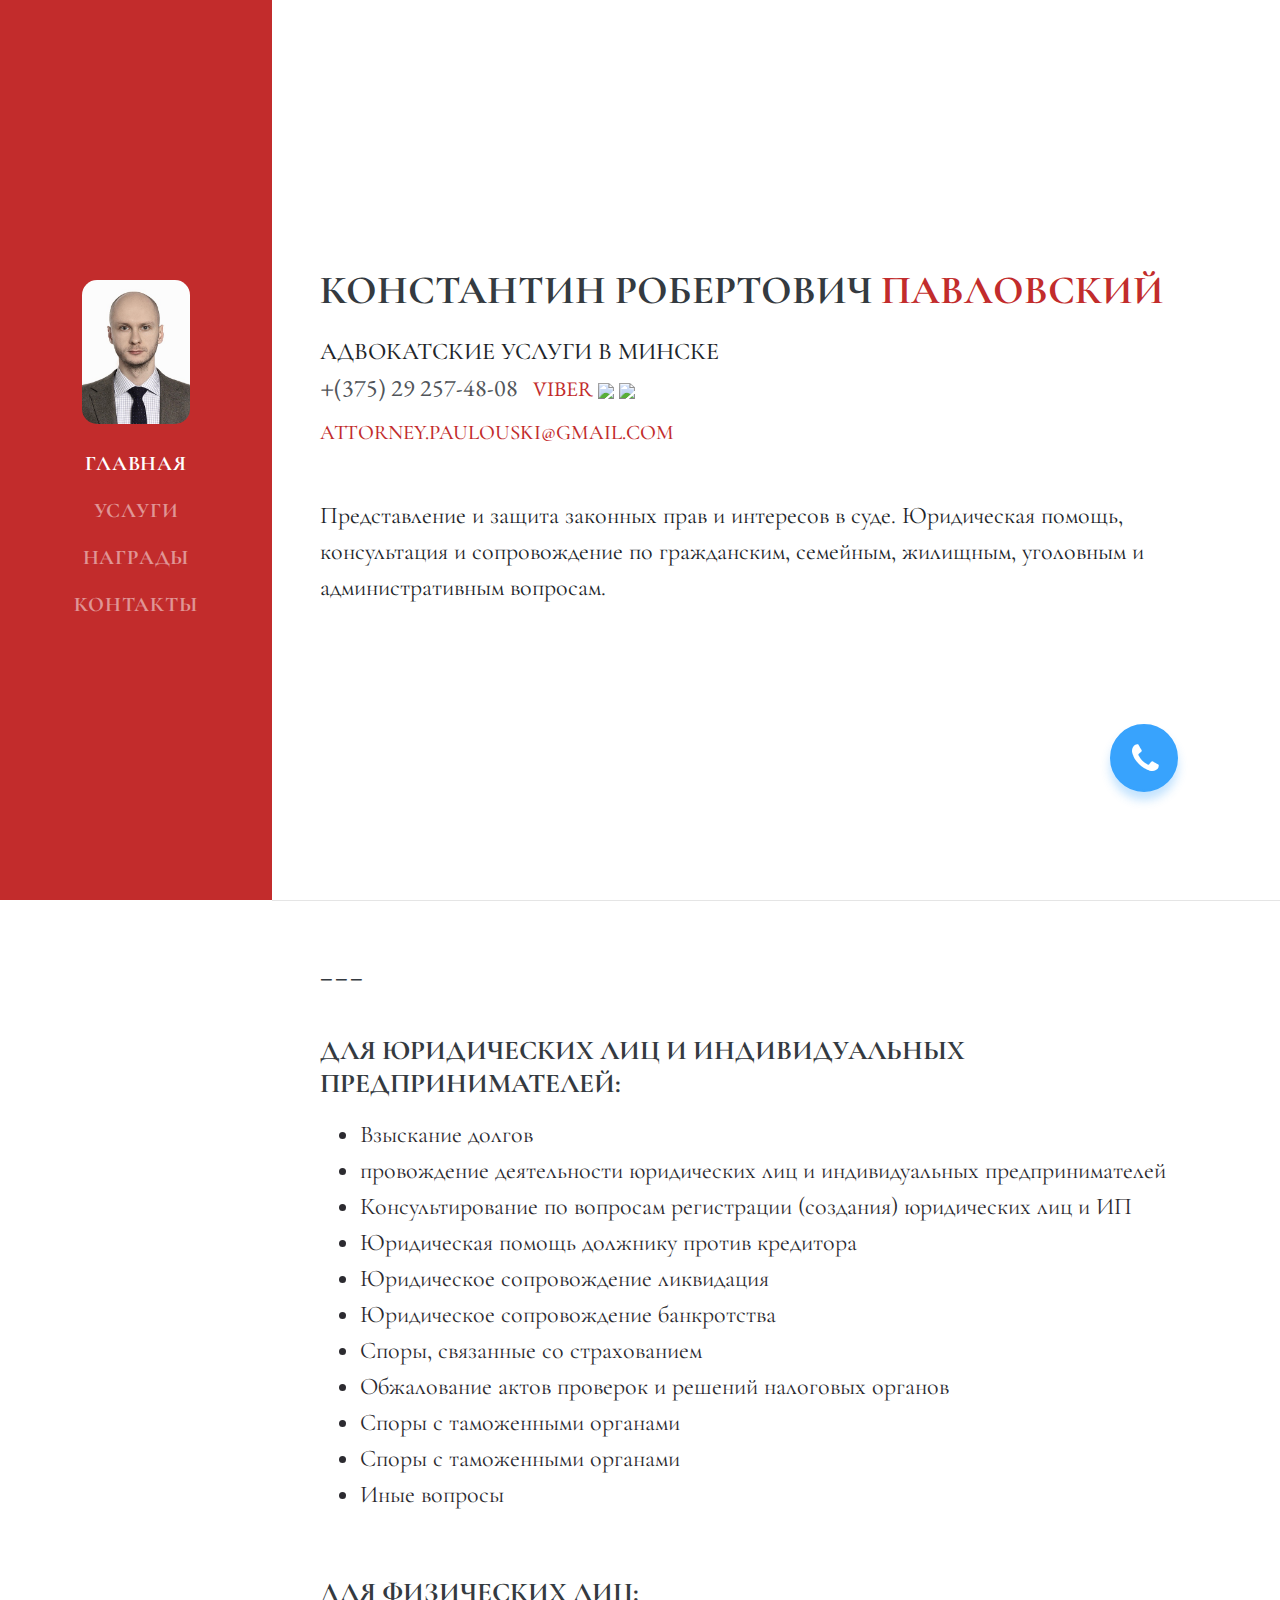
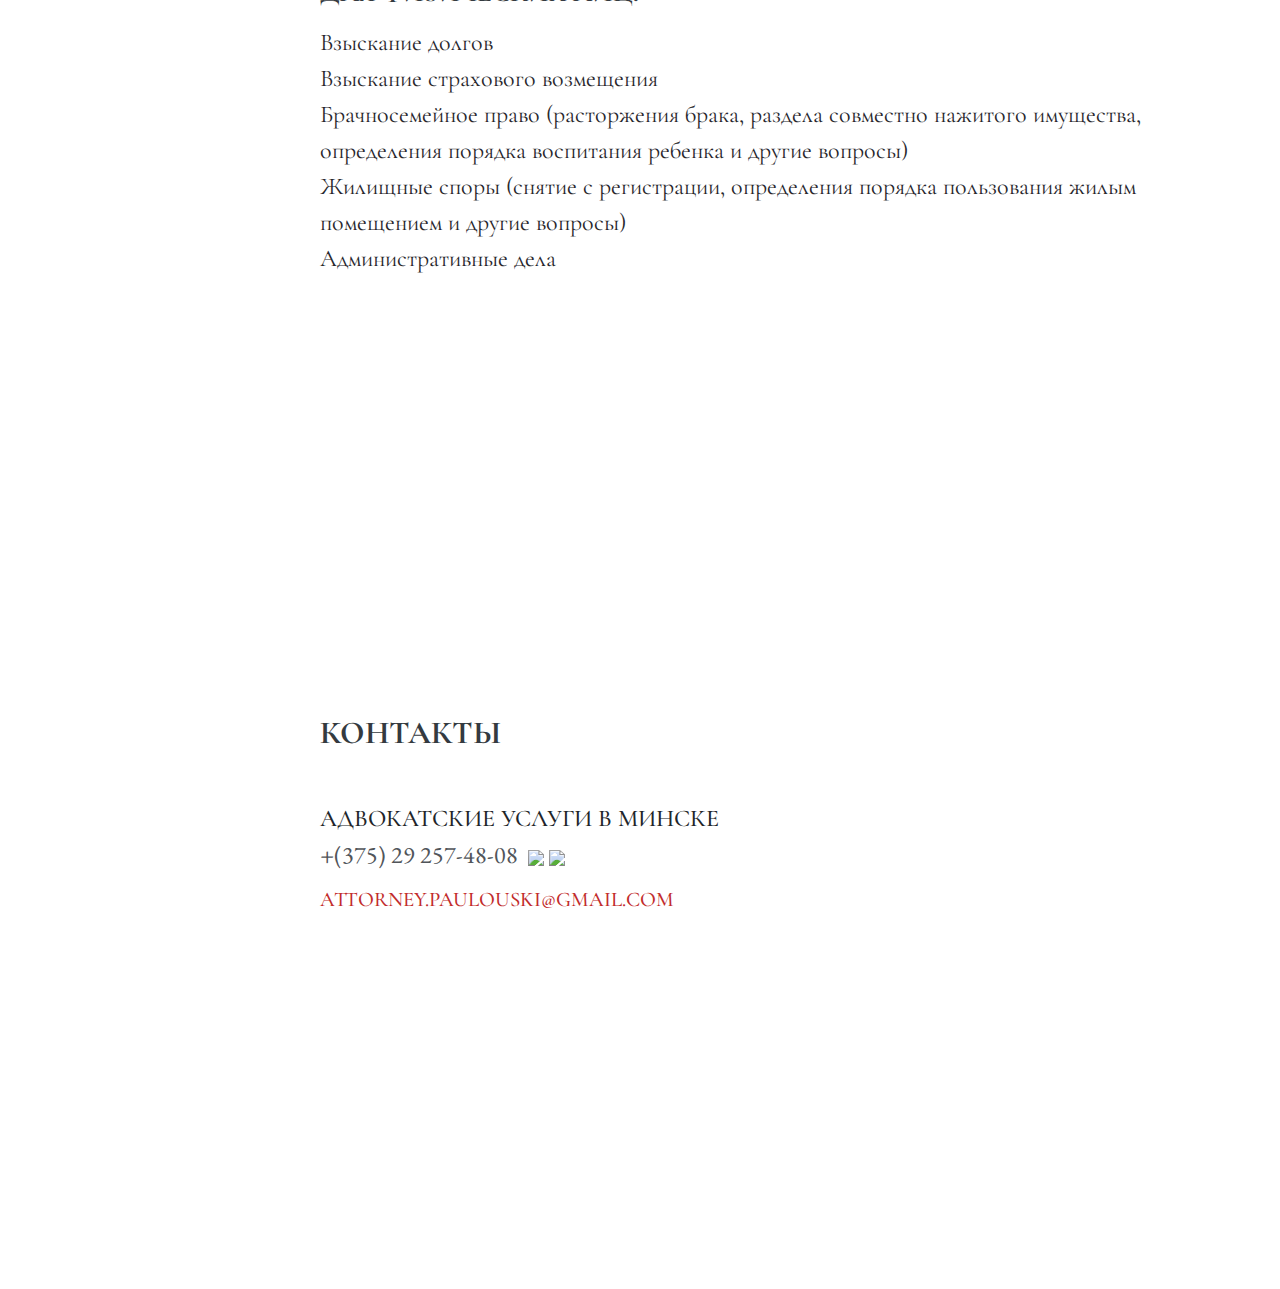
==== Paulouski/index.html @ 4e1ec9c9 "Add files via upload" ====
<!DOCTYPE html>
<html lang="en">

<head>
  <meta charset="UTF-8">
  <meta name="viewport" content="width=device-width, initial-scale=1.0">
  <title>****</title>

  <head>
<!-- Custom fonts for this template -->
<link href="https://fonts.googleapis.com/css?family=Cormorant+Garamond" rel="stylesheet">
<link href="https://fonts.googleapis.com/css?family=Muli:400,400i,800,800i" rel="stylesheet">
<link href="https://fonts.googleapis.com/css2?family=EB+Garamond&family=Nanum+Gothic&display=swap" rel="stylesheet">
<link rel="stylesheet" href="https://maxcdn.bootstrapcdn.com/font-awesome/4.5.0/css/font-awesome.min.css">
<link rel="stylesheet" href="https://stackpath.bootstrapcdn.com/bootstrap/4.4.1/css/bootstrap.min.css"
  integrity="sha384-Vkoo8x4CGsO3+Hhxv8T/Q5PaXtkKtu6ug5TOeNV6gBiFeWPGFN9MuhOf23Q9Ifjh" crossorigin="anonymous">
<script src="https://code.jquery.com/jquery-3.4.1.slim.min.js"
  integrity="sha384-J6qa4849blE2+poT4WnyKhv5vZF5SrPo0iEjwBvKU7imGFAV0wwj1yYfoRSJoZ+n" crossorigin="anonymous"></script>
<script src="https://cdn.jsdelivr.net/npm/popper.js@1.16.0/dist/umd/popper.min.js"
  integrity="sha384-Q6E9RHvbIyZFJoft+2mJbHaEWldlvI9IOYy5n3zV9zzTtmI3UksdQRVvoxMfooAo" crossorigin="anonymous"></script>
<script src="https://stackpath.bootstrapcdn.com/bootstrap/4.4.1/js/bootstrap.min.js"
  integrity="sha384-wfSDF2E50Y2D1uUdj0O3uMBJnjuUD4Ih7YwaYd1iqfktj0Uod8GCExl3Og8ifwB6" crossorigin="anonymous"></script>
<link href="css/main.css" rel="stylesheet">
</head>

<body id="page-top">

  <nav class="navbar navbar-expand-lg navbar-dark bg-primary fixed-top" id="sideNav">
    <a class="navbar-brand js-scroll-trigger" href="#page-top">
      <span class="d-block d-lg-none">Константин Павловский</span>
      <span class="d-none d-lg-block">
        <img class="img-fluid img-profile mx-auto mb-2" src="img/profile.jpg" alt="">
      </span>
    </a>
    <button class="navbar-toggler" type="button" data-toggle="collapse" data-target="#navbarSupportedContent"
      aria-controls="navbarSupportedContent" aria-expanded="false" aria-label="Toggle navigation">
      <span class="navbar-toggler-icon"></span>
    </button>
    <div class="collapse navbar-collapse" id="navbarSupportedContent">
      <ul class="navbar-nav">
        <li class="nav-item">
          <a class="nav-link js-scroll-trigger" href="#about">Главная</a>
        </li>
        <li class="nav-item">
          <a class="nav-link js-scroll-trigger" href="#experience">Услуги</a>
        </li>
        <!-- <li class="nav-item">
          <a class="nav-link js-scroll-trigger" href="#education">Образование</a>
        </li> -->
        <li class="nav-item">
          <a class="nav-link js-scroll-trigger" href="#skills">Награды</a>
        </li>
        <li class="nav-item">
          <a class="nav-link js-scroll-trigger" href="#interests">Контакты</a>
        </li>
        <!-- <li class="nav-item">
                  <a class="nav-link js-scroll-trigger" href="#awards">Awards</a>
                </li> -->
      </ul>
    </div>
  </nav>

  <div class="container-fluid p-0">

    <section class="resume-section p-3 p-lg-5 d-flex align-items-center" id="about">
      <div class="w-100">
        <h1 class="mb-0">Константин Робертович
          <span class="text-primary">Павловский</span>
          <div type="button" class="callback-bt">
            <a href="tel: +(375) 29 257-48-08" rel="nofollow">
                <div class="text-call">
                        <i class="fa fa-phone"></i>
                        <span>Заказать<br>звонок</span>
                </div>
                </a>
        </div>
        </h1>
        <div class="subheading mb-5">Адвокатские услуги в Минске
          <p class="phone mb-2">+(375) 29 257-48-08 &nbsp
            <a title="Viber" href="viber://add?number=120345678910">Viber</a>
            <img src="https://3dpotolok.by/wp-content/uploads/2019/06/viber.png"></a>
                <a title="Telegram" href="tg://resolve?domain=nikname"></a>
              <img src="https://3dpotolok.by/wp-content/uploads/2019/06/tel.png"></a></p>
          <a href=" mailto:attorney.paulouski@gmail.com">attorney.paulouski@gmail.com</a>
        </div>
        <p class="lead mb-5">Представление и защита законных прав и интересов в суде. Юридическая помощь, консультация и
          сопровождение по гражданским, семейным, жилищным, уголовным и административным вопросам.</p>
      </div>
    </section>

    <hr class="m-0">

    <section class="resume-section p-3 p-lg-5 d-flex align-items-center" id="experience">
      <div class="w-100">
        <h2 class="mb-5">___</h2>

        <div class="resume-item d-flex flex-column flex-md-row justify-content-between mb-5">
          <div class="resume-content">
            <h3 class="mb-3">Для юридических лиц и индивидуальных предпринимателей:</h3>
            <!-- <div class="subheading mb-3">100$/час</div> -->
            <ul>
              <p>
                <li>Взыскание долгов </li>
                <li>провождение деятельности юридических лиц и индивидуальных предпринимателей</li>
                <li>Консультирование по вопросам регистрации (создания) юридических лиц и ИП</li>
                <li>Юридическая помощь должнику против кредитора</li>
                <li>Юридическое сопровождение ликвидация</li>
                <li>Юридическое сопровождение банкротства</li>
                <li>Споры, связанные со страхованием</li>
                <li>Обжалование актов проверок и решений налоговых органов</li>
                <li>Споры с таможенными органами</li>
                <li>Споры с таможенными органами</li>
                <li>Иные вопросы</li>
              </p>
            </ul>

          </div>
        </div>

        <div class="resume-item d-flex flex-column flex-md-row justify-content-between mb-5">
          <div class="resume-content">
            <h3 class="mb-3">Для физических лиц:</h3>
            <!-- <div class="subheading mb-3">Intelitec Solutions</div> -->
            <p>Взыскание долгов<br>
              Взыскание страхового возмещения<br>
              Брачносемейное право (расторжения брака, раздела совместно нажитого имущества, определения порядка
              воспитания ребенка и другие вопросы)<br>
              Жилищные споры (снятие с регистрации, определения порядка пользования жилым помещением и другие
              вопросы)<br>
              Административные дела

            </p>
          </div>
        </div>
      </div>
  </div>

  <section class="resume-section p-3 p-lg-5 d-flex align-items-center" id="interests">
    <div class="w-100">
      <h2 class="mb-5">Контакты</h2>
      <div class="subheading mb-5">Адвокатские услуги в Минске
        <p class="phone mb-2">+(375) 29 257-48-08 &nbsp<a href="viber://chat?number=+120345678910"><img
              src="https://3dpotolok.by/wp-content/uploads/2019/06/viber.png"></a>
          <a href="viber://chat?number=%2B375292005818"><img
              src="https://3dpotolok.by/wp-content/uploads/2019/06/tel.png"></a></p>
        <a href=" mailto:attorney.paulouski@gmail.com">attorney.paulouski@gmail.com</a>
      </div>
    </div>
  </section>

  <!-- Bootstrap core JavaScript -->
  <script src="js/jquery.min.js"></script>
  <script src="js/bootstrap.bundle.min.js"></script>

  <!-- Plugin JavaScript -->
  <script src="js/jquery.easing.min.js"></script>

  <!-- Custom scripts for this template -->
  <script src="js/resume.min.js"></script>

</body>

</html>
---- Paulouski/css/main.css ----
body {
  font-family: 'Cormorant Garamond', serif;
  padding-top: 84px;
  color: #868e96;
}

@media (min-width: 992px) {
  body {
    padding-top: 0;
    padding-left: 17rem;
  }
}

h1,
h2,
h3,
h4,
h5,
h6 {
  font-family: 'Cormorant Garamond', serif;
  font-weight: 700;
  text-transform: uppercase;
  color: #343a40;
}

h1 {
  font-size: 2.5rem;
  line-height: 5.5rem;
}

h2 {
  font-size: rem;}

h3 {
  font-size: 1.7rem;
}

p.lead {
  font-size: 1.5rem;
  font-weight: 400;
  color: #212529;
}

p.phone{
  font-size: 1.5rem;
  font-weight: 400;
  font-family: 'EB Garamond', serif;
  color: #51555a;
} 

p {
  font-size: 1.5rem;
  font-weight: 400;
  color: #28272c;
}

li {
  font-size: 1.5rem;
  font-weight: 400;
  color: #2c2b30;
  font-family: 'Cormorant Garamond', serif;
}
.subheading {
  text-transform: uppercase;
  font-weight: 500;
  font-family: 'Cormorant Garamond', serif;
  font-size: 1.5rem;
  color: #212529;
}

.dev-icons {
  font-size: 3rem;
}

.dev-icons .list-inline-item i:hover {
  color: rgb(194, 44, 44);
}

#sideNav .navbar-nav .nav-item .nav-link {
  font-weight: 800;
  letter-spacing: 0.05rem;
  text-transform: uppercase;
}

#sideNav .navbar-toggler:focus {
  outline-color: #d48a6e;
}

@media (min-width: 992px) {
  #sideNav {
    text-align: center;
    position: fixed;
    top: 0;
    left: 0;
    display: -webkit-box;
    display: -ms-flexbox;
    display: flex;
    -webkit-box-orient: vertical;
    -webkit-box-direction: normal;
    -ms-flex-direction: column;
    flex-direction: column;
    width: 17rem;
    height: 100vh;
  }
  #sideNav .navbar-brand {
    display: -webkit-box;
    display: -ms-flexbox;
    display: flex;
    margin: auto auto 0;
    padding: 0.5rem;
  }
  #sideNav .navbar-brand .img-profile {
    max-width: 9rem;
    max-height: 9rem;
    border-radius: 15px;
  }
  #sideNav .navbar-collapse {
    display: -webkit-box;
    display: -ms-flexbox;
    display: flex;
    -webkit-box-align: start;
    -ms-flex-align: start;
    align-items: flex-start;
    -webkit-box-flex: 0;
    -ms-flex-positive: 0;
    flex-grow: 0;
    width: 100%;
    margin-bottom: auto;
  }
  #sideNav .navbar-collapse .navbar-nav {
    -webkit-box-orient: vertical;
    -webkit-box-direction: normal;
    -ms-flex-direction: column;
    flex-direction: column;
    width: 100%;
  }
  #sideNav .navbar-collapse .navbar-nav .nav-item {
    display: block;
  }
  #sideNav .navbar-collapse .navbar-nav .nav-item .nav-link {
    display: block;
  }
}

section.resume-section {
  padding-top: 5rem !important;
  padding-bottom: 5rem !important;
  max-width: 75rem;
}

section.resume-section .resume-item .resume-date {
  min-width: none;
}

@media (min-width: 768px) {
  section.resume-section {
    min-height: 100vh;
  }
  section.resume-section .resume-item .resume-date {
    min-width: 18rem;
  }
}

@media (min-width: 992px) {
  section.resume-section {
    padding-top: 3rem !important;
    padding-bottom: 3rem !important;
  }
}

.bg-primary {
  background-color: rgb(194, 44, 44) !important;
}

.text-primary {
  color: rgb(194, 44, 44) !important;
}

a {
  color: rgb(194, 44, 44);
  font-size: 1.3rem;
}

a:hover, a:focus, a:active {
  color: rgb(194, 44, 44);
}
/*кнопка звонка*/

.callback-bt {
  background:#38a3fd;
  border:2px solid #38a3fd;
  border-radius:50%;
  box-shadow:0 8px 10px rgba(56,163,253,0.3);
  cursor:pointer;
  height:68px;
  text-align:center;
  line-height: 1.7em;
  width:68px;
  position: fixed;
  right: 8%;
  bottom: 12%;
  z-index:999;
  transition:.3s;
  -webkit-animation:hoverWave linear 1s infinite;
  animation:hoverWave linear 4s infinite;
}

.callback-bt .text-call{
  height:68px;
  width:68px;        
  border-radius:50%;
  position:relative;
  overflow:hidden;
}

.callback-bt .text-call span {
text-align: center;
color:#38a3fd;
opacity: 0;
font-size: 0;
  position:absolute;
  right: 6px;
  top: 22px;
line-height: 14px;
  font-weight: 600;
text-transform: uppercase;
transition: opacity .3s linear;
font-family: 'montserrat', Arial, Helvetica, sans-serif;
}

.callback-bt .text-call:hover span {
opacity: 1;
  font-size: 11px;
}
.callback-bt:hover i {
display:none;
}

.callback-bt:hover {
  z-index:1;
  background:#fff;
  color:transparent;
  transition:.3s;
}
.callback-bt:hover i {
  color:#38a3fd;
  font-size:40px;
  transition:.3s;
}
.callback-bt i {
  color:#fff;
  font-size:34px;
  transition:.3s;
  line-height: 66px;transition: .5s ease-in-out;
}

.callback-bt i  {
animation: 1200ms ease 0s normal none 1 running shake;
  animation-iteration-count: infinite;
  -webkit-animation: 1200ms ease 0s normal none 1 running shake;
  -webkit-animation-iteration-count: infinite;
}

@-webkit-keyframes hoverWave {
  0% {
  box-shadow:0 8px 10px rgba(56,163,253,0.3),0 0 0 0 rgba(56,163,253,0.2),0 0 0 0 rgba(56,163,253,0.2)
}
40% {
  box-shadow:0 8px 10px rgba(56,163,253,0.3),0 0 0 15px rgba(56,163,253,0.2),0 0 0 0 rgba(56,163,253,0.2)
}
80% {
  box-shadow:0 8px 10px rgba(56,163,253,0.3),0 0 0 30px rgba(56,163,253,0),0 0 0 26.7px rgba(56,163,253,0.067)
}
100% {
  box-shadow:0 8px 10px rgba(56,163,253,0.3),0 0 0 30px rgba(56,163,253,0),0 0 0 40px rgba(56,163,253,0.0)
}
}@keyframes hoverWave {
  0% {
  box-shadow:0 8px 10px rgba(56,163,253,0.3),0 0 0 0 rgba(56,163,253,0.2),0 0 0 0 rgba(56,163,253,0.2)
}
40% {
  box-shadow:0 8px 10px rgba(56,163,253,0.3),0 0 0 15px rgba(56,163,253,0.2),0 0 0 0 rgba(56,163,253,0.2)
}
80% {
  box-shadow:0 8px 10px rgba(56,163,253,0.3),0 0 0 30px rgba(56,163,253,0),0 0 0 26.7px rgba(56,163,253,0.067)
}
100% {
  box-shadow:0 8px 10px rgba(56,163,253,0.3),0 0 0 30px rgba(56,163,253,0),0 0 0 40px rgba(56,163,253,0.0)
}
}

/* конец кнопки звонка */
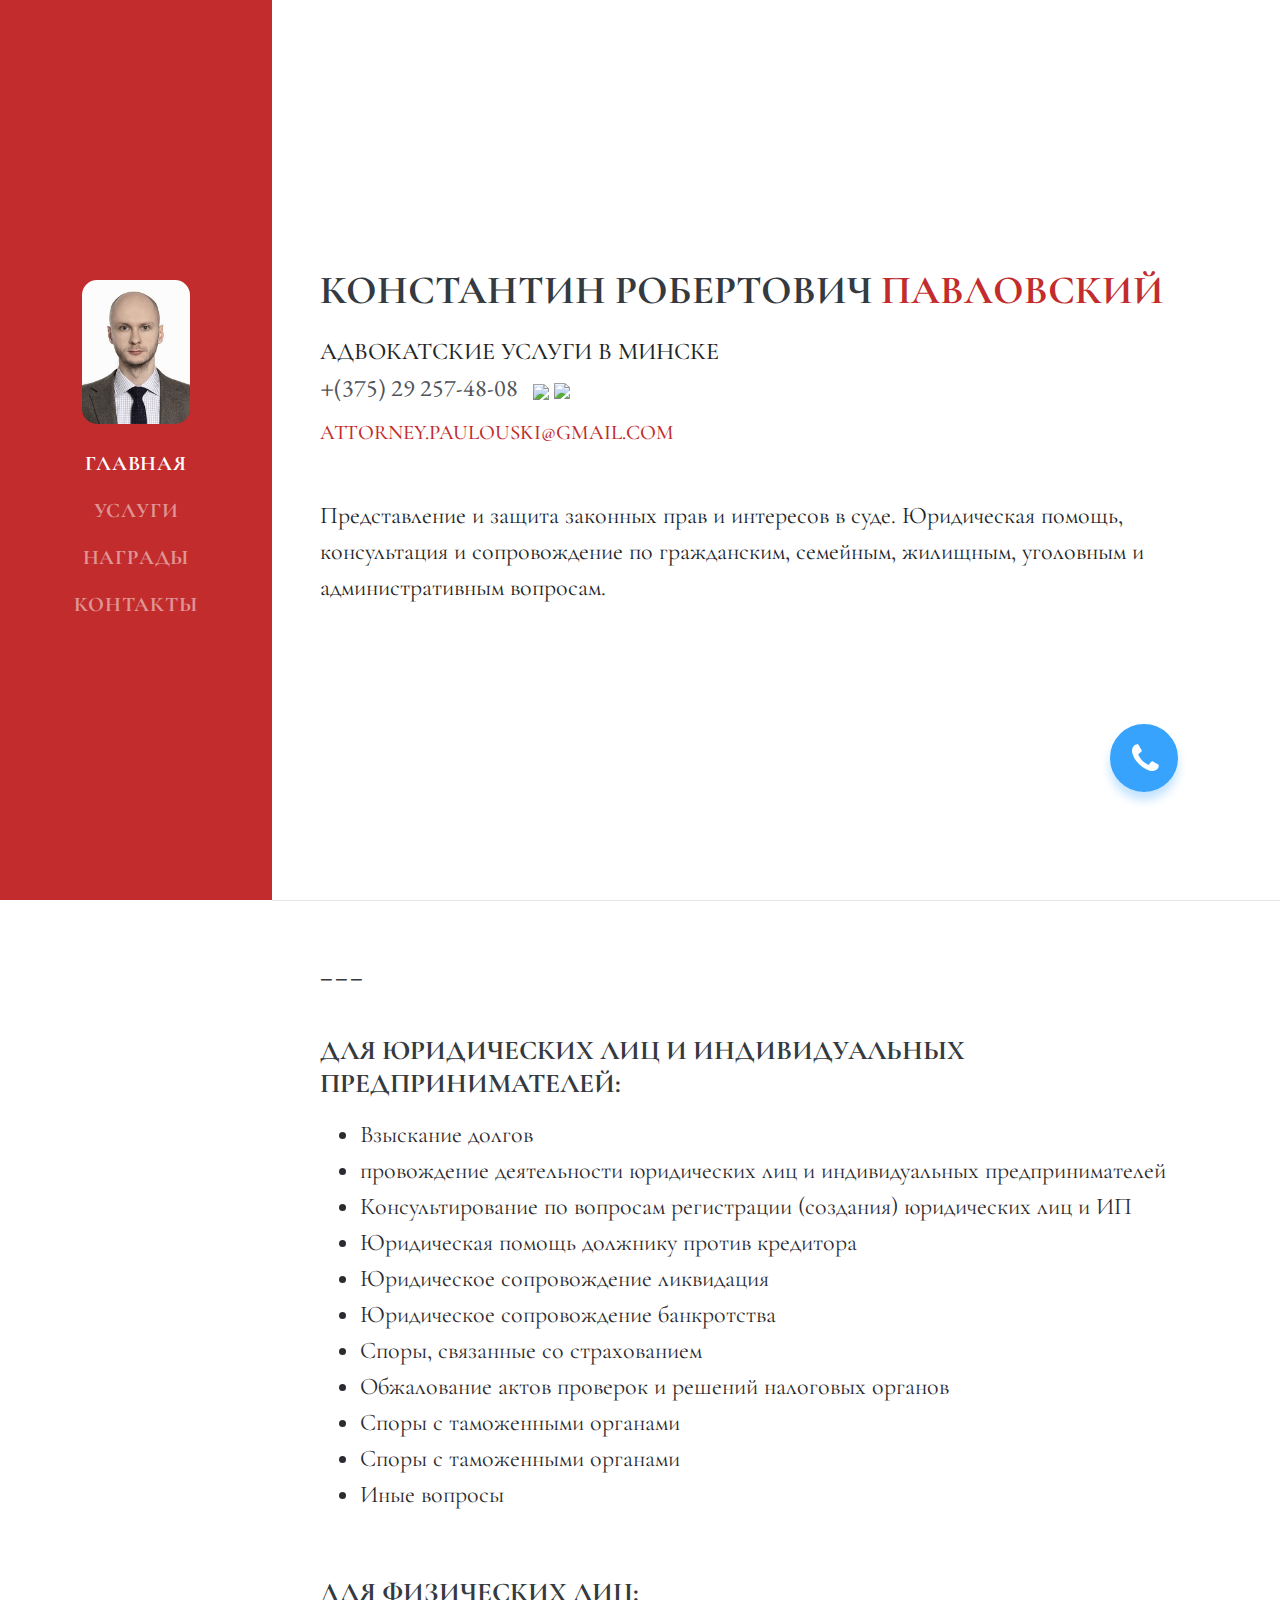
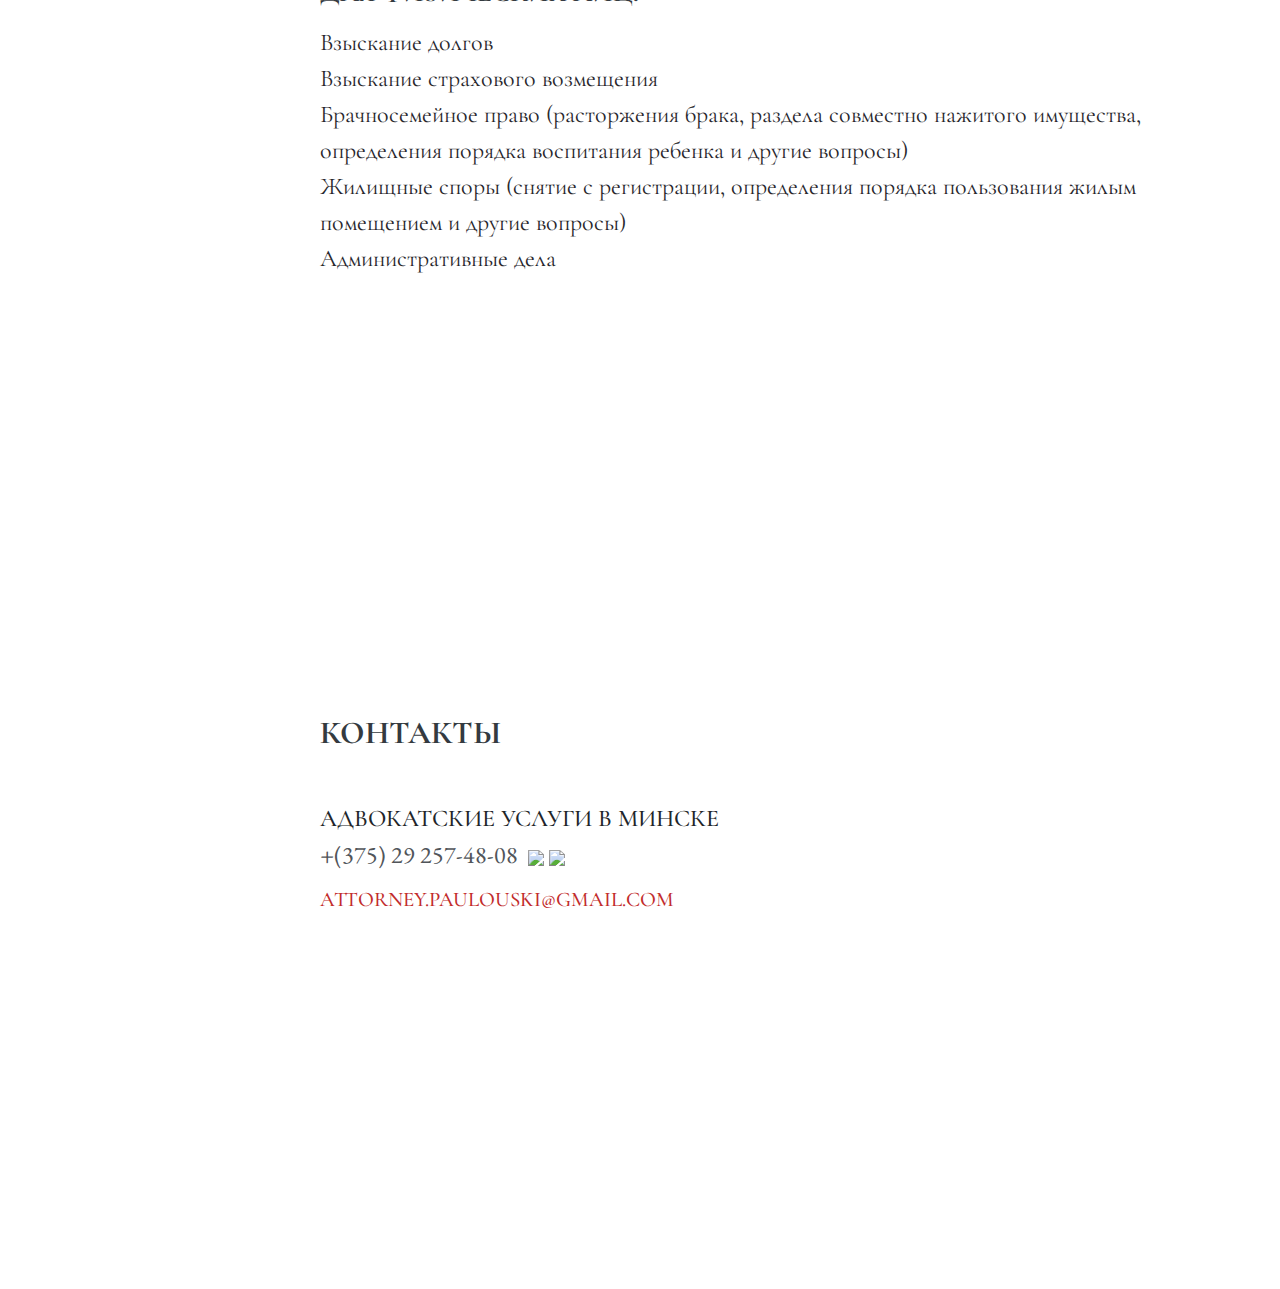
==== commit 8832045a: "Add files via upload" ====
--- a/Paulouski/index.html
+++ b/Paulouski/index.html
@@ -77,9 +77,9 @@
         </h1>
         <div class="subheading mb-5">Адвокатские услуги в Минске
           <p class="phone mb-2">+(375) 29 257-48-08 &nbsp
-            <a title="Viber" href="viber://add?number=120345678910">Viber</a>
-            <img src="https://3dpotolok.by/wp-content/uploads/2019/06/viber.png"></a>
-                <a title="Telegram" href="tg://resolve?domain=nikname"></a>
+            <a title="Viber" href="viber://add?number=120345678910">
+              <img src="https://3dpotolok.by/wp-content/uploads/2019/06/viber.png"></a>
+                 <a title="Telegram" href="tg://resolve?domain=nikname"></a>
               <img src="https://3dpotolok.by/wp-content/uploads/2019/06/tel.png"></a></p>
           <a href=" mailto:attorney.paulouski@gmail.com">attorney.paulouski@gmail.com</a>
         </div>
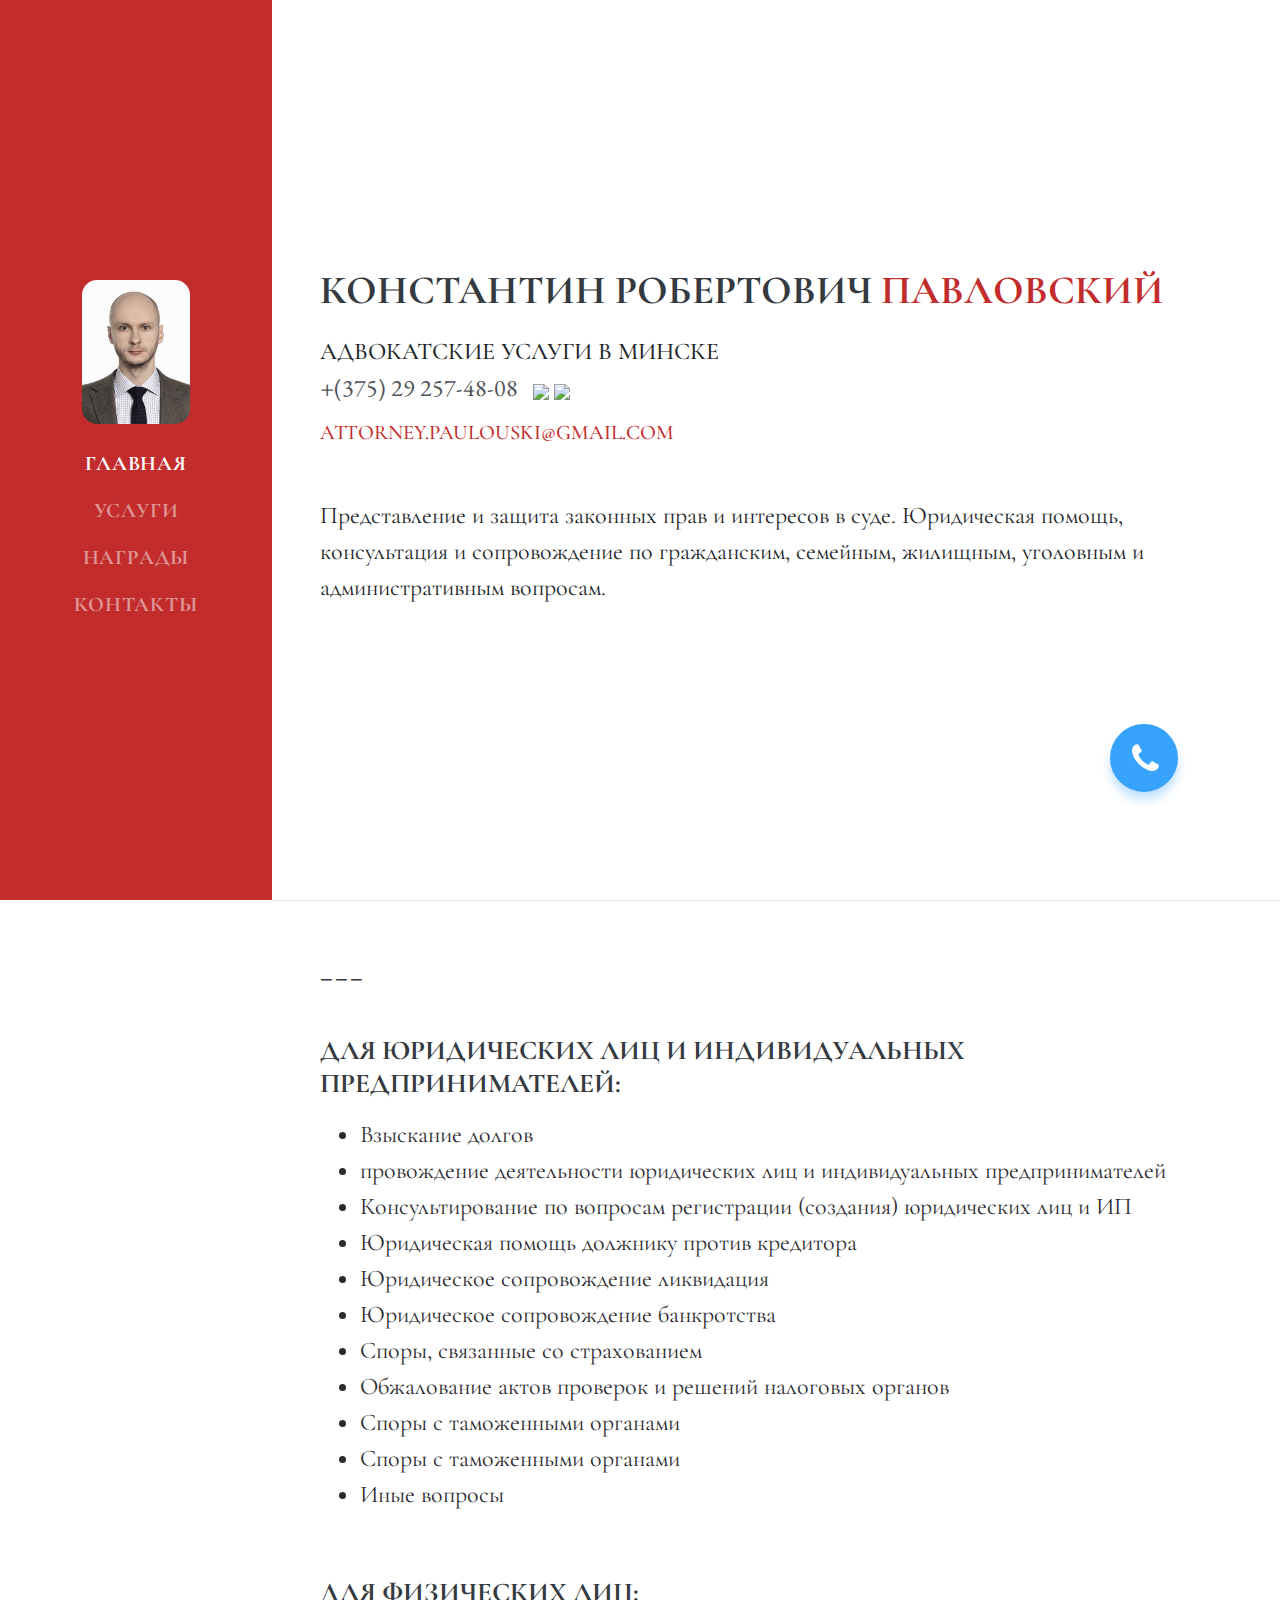
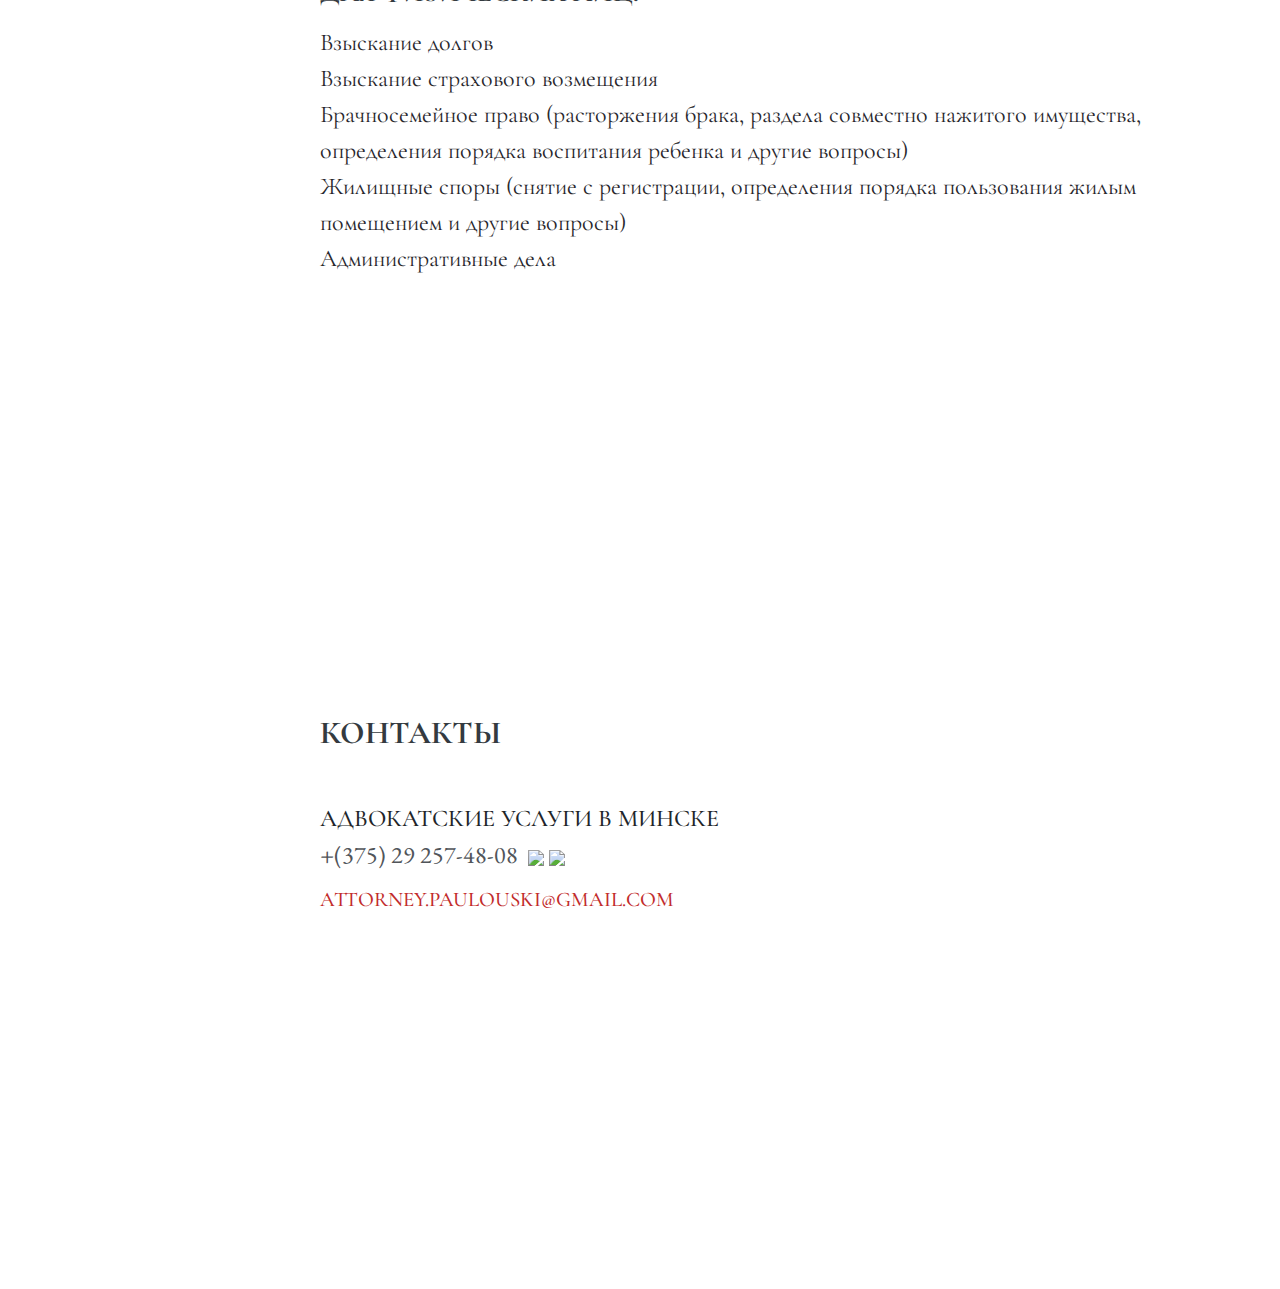
==== commit 12394665: "Add files via upload" ====
--- a/Paulouski/index.html
+++ b/Paulouski/index.html
@@ -77,9 +77,9 @@
         </h1>
         <div class="subheading mb-5">Адвокатские услуги в Минске
           <p class="phone mb-2">+(375) 29 257-48-08 &nbsp
-            <a title="Viber" href="viber://add?number=120345678910">
+            <a title="Viber" href="viber://add?number=+(375)29 257-48-08">
               <img src="https://3dpotolok.by/wp-content/uploads/2019/06/viber.png"></a>
-                 <a title="Telegram" href="tg://resolve?domain=nikname"></a>
+                 <a title="Telegram" href="tg://resolve?domain=@Kanstantsin_Paulouski">
               <img src="https://3dpotolok.by/wp-content/uploads/2019/06/tel.png"></a></p>
           <a href=" mailto:attorney.paulouski@gmail.com">attorney.paulouski@gmail.com</a>
         </div>
